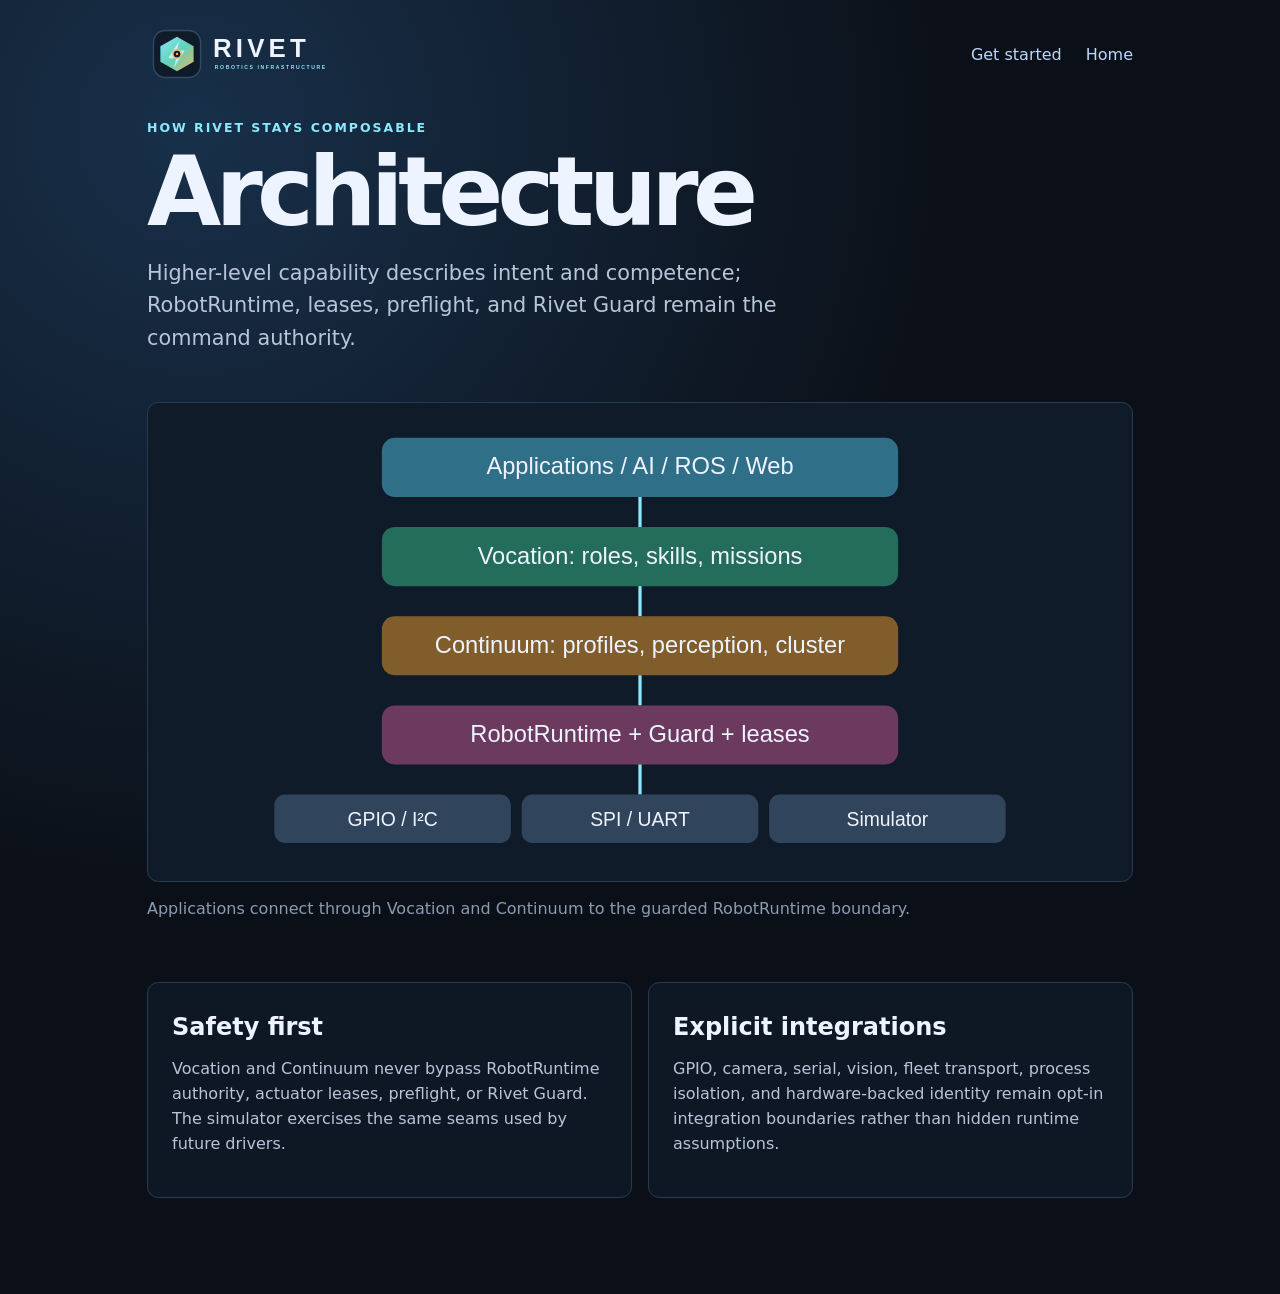
==== site/pages/architecture.html @ 20b80aab "initial commit before release" ====
<!doctype html>
<html lang="en">
<head><meta charset="utf-8"><meta name="viewport" content="width=device-width, initial-scale=1"><meta name="description" content="Rivet layered architecture and safety boundaries"><title>Architecture — Rivet</title><link rel="icon" type="image/svg+xml" href="../assets/rivet-mark.svg"><link rel="stylesheet" href="../styles/site.css"></head>
<body><main class="page"><nav class="site-nav"><a class="brand" href="../index.html"><img src="../assets/rivet-logo.svg" alt="Rivet robotics infrastructure"></a><div class="nav-links"><a href="getting-started.html">Get started</a><a href="../index.html">Home</a></div></nav><p class="eyebrow">How Rivet stays composable</p><h1>Architecture</h1><p class="lede">Higher-level capability describes intent and competence; RobotRuntime, leases, preflight, and Rivet Guard remain the command authority.</p><figure class="architecture-figure"><img src="../assets/architecture.svg" alt="Rivet layered architecture from applications through Vocation and Continuum to RobotRuntime, safety, and drivers"><figcaption>Applications connect through Vocation and Continuum to the guarded RobotRuntime boundary.</figcaption></figure><section class="content-grid"><article><h2>Safety first</h2><p>Vocation and Continuum never bypass RobotRuntime authority, actuator leases, preflight, or Rivet Guard. The simulator exercises the same seams used by future drivers.</p></article><article><h2>Explicit integrations</h2><p>GPIO, camera, serial, vision, fleet transport, process isolation, and hardware-backed identity remain opt-in integration boundaries rather than hidden runtime assumptions.</p></article></section></main></body></html>
---- site/styles/site.css ----
:root{color-scheme:dark;font-family:Inter,ui-sans-serif,system-ui,sans-serif;background:#0b1018;color:#eef4ff}*{box-sizing:border-box}body{margin:0;background:radial-gradient(circle at 15% 10%,#18304a 0,#0b1018 48%);min-height:100vh}a{color:#b9d8ff;text-decoration:none}a:hover{color:#fff}.hero,.page,main{max-width:1180px;margin:auto}.hero{padding:0 2rem 6rem;min-height:78vh;display:flex;flex-direction:column}.site-nav{display:flex;gap:2rem;align-items:center;padding:1.5rem 0}.brand{display:inline-flex;align-items:center;margin-right:auto}.brand img{width:min(240px,42vw);height:auto;background:none;padding:0;border-radius:0}.nav-links{display:flex;gap:1.5rem}.hero-copy{margin-top:auto;margin-bottom:auto;max-width:820px}.eyebrow,.card-kicker{color:#8be9fd;text-transform:uppercase;letter-spacing:.16em;font-size:.78rem;font-weight:700}.hero h1{font-size:clamp(3.5rem,9vw,7.8rem);line-height:.9;margin:.6rem 0 1.7rem;letter-spacing:-.07em}.hero h1 span{color:#8be9fd}.lede{max-width:680px;font-size:1.3rem;line-height:1.55;color:#b7c5d8}.actions{display:flex;gap:1.5rem;align-items:center;margin-top:2rem}.button{display:inline-block;background:#8be9fd;color:#081018;padding:.85rem 1.2rem;border-radius:.35rem;font-weight:800}.text-link{font-weight:700}.feature-grid,.content-grid{display:grid;grid-template-columns:repeat(3,1fr);gap:1rem;padding:2rem}.feature-grid article,.content-grid article{border:1px solid #263c55;background:#101b29cc;border-radius:.7rem;padding:1.5rem}.feature-grid h2,.content-grid h2{margin:.4rem 0 .8rem;color:#eef4ff}.feature-grid p:not(.card-kicker),.content-grid p{color:#b7c5d8;line-height:1.55}.evidence{display:grid;grid-template-columns:1fr 1fr;gap:1rem;padding:5rem 2rem;align-items:center}.evidence>div{grid-column:1 / -1;max-width:680px}.evidence h2,.terminal h2{font-size:clamp(2rem,4vw,3.6rem);margin:.3rem 0 1rem}.evidence img,.architecture-figure img{width:100%;height:auto;border:1px solid #263c55;border-radius:.7rem;background:#101b29;padding:.5rem}.evidence.single{display:block;padding:2rem 0}.evidence.single img{max-width:900px}.terminal{margin:0 2rem 5rem;border:1px solid #263c55;background:#101b29cc;border-radius:.7rem;padding:2rem;display:grid;grid-template-columns:1fr 1fr;gap:2rem;align-items:center}.terminal pre{margin:0}.terminal h2{color:#eef4ff}pre{padding:1.2rem;background:#060a10;border:1px solid #263c55;border-radius:.4rem;overflow:auto;color:#b8f4c8;line-height:1.55}.page{padding:0 2rem 5rem;max-width:1050px}.page h1{font-size:clamp(3.5rem,8vw,6rem);line-height:.92;margin:.5rem 0 1.3rem;letter-spacing:-.06em}.architecture-figure{margin:3rem 0}.architecture-figure figcaption{color:#8b9bb0;margin-top:.8rem}.content-grid{padding:1rem 0;grid-template-columns:repeat(2,1fr)}footer{border-top:1px solid #263c55;color:#8b9bb0;padding:1.5rem 2rem;text-align:center;display:flex;gap:.8rem;justify-content:center;align-items:center}footer img{width:28px;height:28px;background:none;padding:0;border-radius:0}@media(max-width:760px){.nav-links{gap:.8rem;font-size:.9rem}.feature-grid,.evidence,.terminal,.content-grid{grid-template-columns:1fr}.evidence>div{grid-column:auto}.hero{min-height:90vh}.actions{align-items:flex-start;flex-direction:column}}
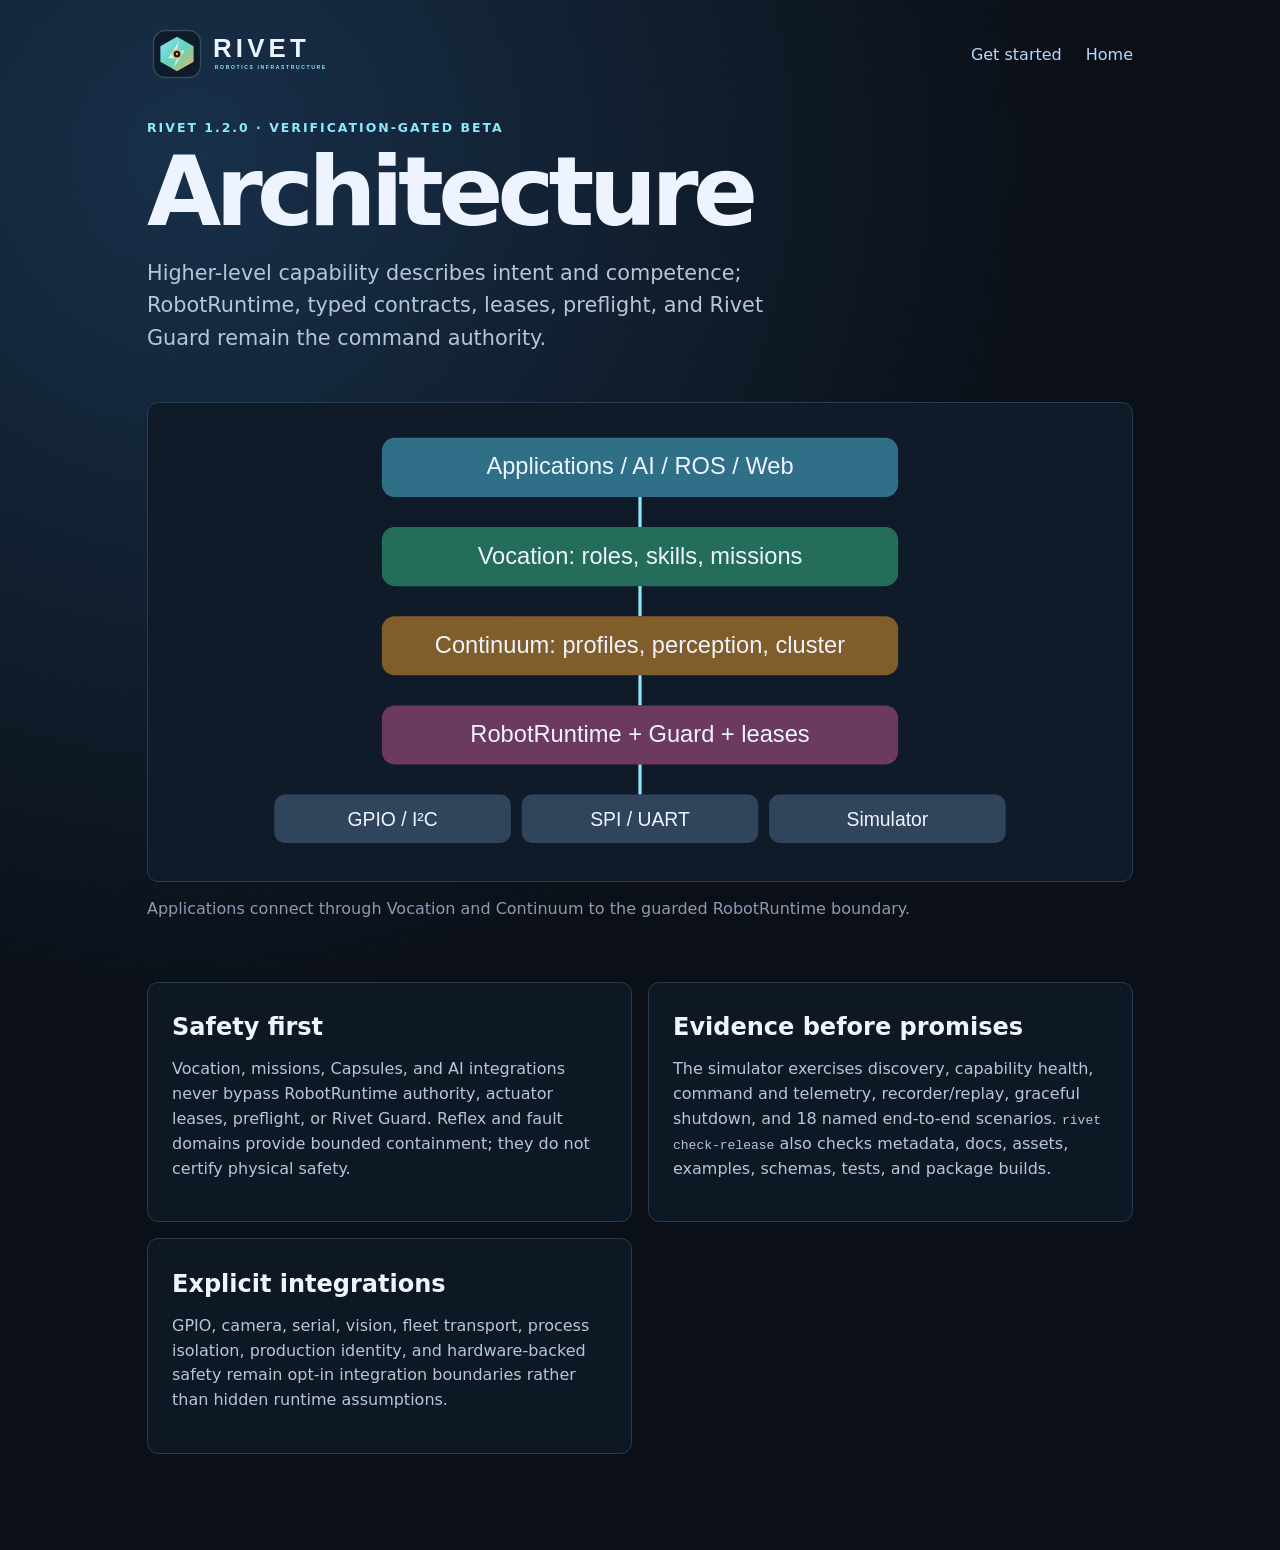
==== commit 36fde76b: "Harden 1.2.0 release validation" ====
--- a/site/pages/architecture.html
+++ b/site/pages/architecture.html
@@ -1,4 +1,25 @@
 <!doctype html>
 <html lang="en">
-<head><meta charset="utf-8"><meta name="viewport" content="width=device-width, initial-scale=1"><meta name="description" content="Rivet layered architecture and safety boundaries"><title>Architecture — Rivet</title><link rel="icon" type="image/svg+xml" href="../assets/rivet-mark.svg"><link rel="stylesheet" href="../styles/site.css"></head>
-<body><main class="page"><nav class="site-nav"><a class="brand" href="../index.html"><img src="../assets/rivet-logo.svg" alt="Rivet robotics infrastructure"></a><div class="nav-links"><a href="getting-started.html">Get started</a><a href="../index.html">Home</a></div></nav><p class="eyebrow">How Rivet stays composable</p><h1>Architecture</h1><p class="lede">Higher-level capability describes intent and competence; RobotRuntime, leases, preflight, and Rivet Guard remain the command authority.</p><figure class="architecture-figure"><img src="../assets/architecture.svg" alt="Rivet layered architecture from applications through Vocation and Continuum to RobotRuntime, safety, and drivers"><figcaption>Applications connect through Vocation and Continuum to the guarded RobotRuntime boundary.</figcaption></figure><section class="content-grid"><article><h2>Safety first</h2><p>Vocation and Continuum never bypass RobotRuntime authority, actuator leases, preflight, or Rivet Guard. The simulator exercises the same seams used by future drivers.</p></article><article><h2>Explicit integrations</h2><p>GPIO, camera, serial, vision, fleet transport, process isolation, and hardware-backed identity remain opt-in integration boundaries rather than hidden runtime assumptions.</p></article></section></main></body></html>
+<head>
+  <meta charset="utf-8">
+  <meta name="viewport" content="width=device-width, initial-scale=1">
+  <meta name="description" content="Rivet 1.2.0 layered architecture and safety boundaries">
+  <title>Architecture — Rivet 1.2.0</title>
+  <link rel="icon" type="image/svg+xml" href="../assets/rivet-mark.svg">
+  <link rel="stylesheet" href="../styles/site.css">
+</head>
+<body>
+  <main class="page">
+    <nav class="site-nav"><a class="brand" href="../index.html"><img src="../assets/rivet-logo.svg" alt="Rivet robotics infrastructure"></a><div class="nav-links"><a href="getting-started.html">Get started</a><a href="../index.html">Home</a></div></nav>
+    <p class="eyebrow">Rivet 1.2.0 · verification-gated Beta</p>
+    <h1>Architecture</h1>
+    <p class="lede">Higher-level capability describes intent and competence; RobotRuntime, typed contracts, leases, preflight, and Rivet Guard remain the command authority.</p>
+    <figure class="architecture-figure"><img src="../assets/architecture.svg" alt="Rivet layered architecture from applications through Vocation and Continuum to RobotRuntime, safety, and drivers"><figcaption>Applications connect through Vocation and Continuum to the guarded RobotRuntime boundary.</figcaption></figure>
+    <section class="content-grid">
+      <article><h2>Safety first</h2><p>Vocation, missions, Capsules, and AI integrations never bypass RobotRuntime authority, actuator leases, preflight, or Rivet Guard. Reflex and fault domains provide bounded containment; they do not certify physical safety.</p></article>
+      <article><h2>Evidence before promises</h2><p>The simulator exercises discovery, capability health, command and telemetry, recorder/replay, graceful shutdown, and 18 named end-to-end scenarios. <code>rivet check-release</code> also checks metadata, docs, assets, examples, schemas, tests, and package builds.</p></article>
+      <article><h2>Explicit integrations</h2><p>GPIO, camera, serial, vision, fleet transport, process isolation, production identity, and hardware-backed safety remain opt-in integration boundaries rather than hidden runtime assumptions.</p></article>
+    </section>
+  </main>
+</body>
+</html>
